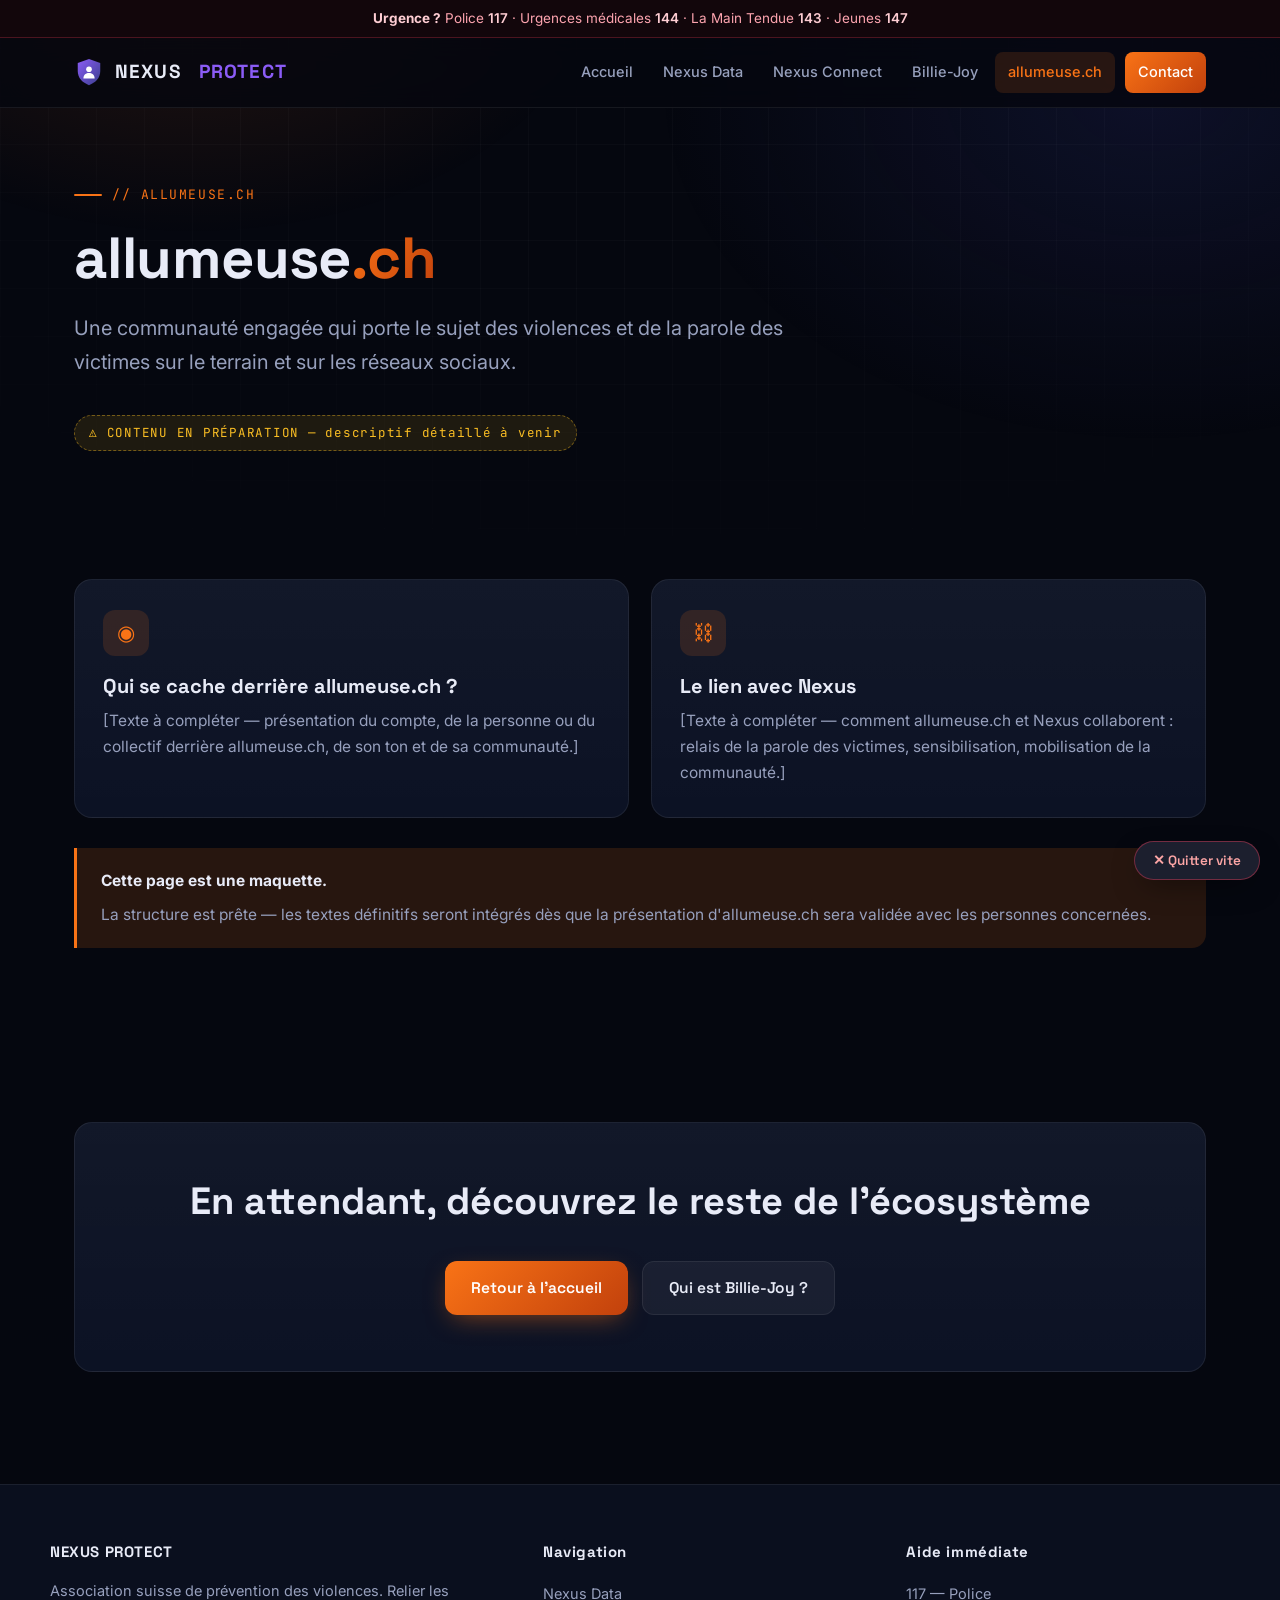
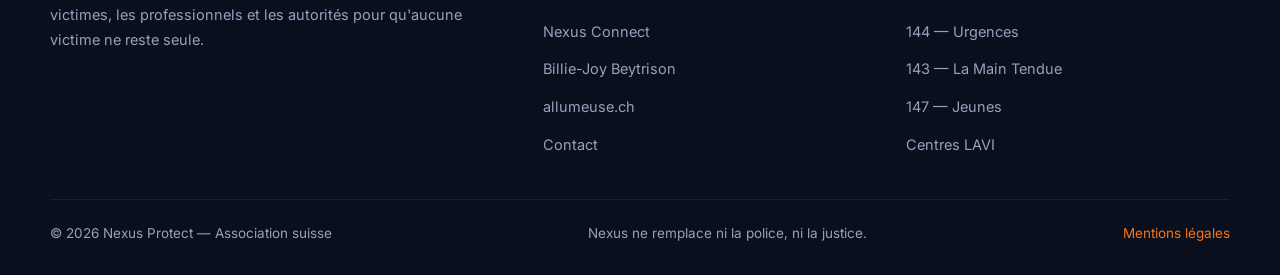
==== allumeuse.html @ 665469d7 "Site vitrine Nexus Protect — démo initiale Co-Authored-By: Claude Fable 5 <noreply@anthropic.com>" ====
<!DOCTYPE html>
<html lang="fr">
<head>
  <meta charset="UTF-8">
  <meta name="viewport" content="width=device-width, initial-scale=1.0">
  <title>allumeuse.ch — Une communauté engagée | Nexus Protect</title>
  <meta name="description" content="allumeuse.ch, une communauté engagée aux côtés de Nexus. Présentation détaillée à venir.">
  <link rel="icon" type="image/svg+xml" href="assets/img/favicon.svg">
  <link rel="preconnect" href="https://fonts.googleapis.com">
  <link rel="preconnect" href="https://fonts.gstatic.com" crossorigin>
  <link href="https://fonts.googleapis.com/css2?family=Inter:wght@400;500;600&family=Space+Grotesk:wght@500;600;700&family=JetBrains+Mono:wght@400;500&display=swap" rel="stylesheet">
  <link rel="stylesheet" href="assets/css/style.css">
</head>
<body class="theme-allumeuse">
  <div class="bg-glow"></div>
  <div class="bg-grid"></div>

  <div class="emergency-bar">
    <strong>Urgence&nbsp;?</strong> Police <a href="tel:117">117</a> · Urgences médicales <a href="tel:144">144</a> · La Main Tendue <a href="tel:143">143</a> · Jeunes <a href="tel:147">147</a>
  </div>

  <header>
    <div class="nav-inner">
      <a class="brand" href="index.html" aria-label="Nexus Protect — accueil">
        <svg viewBox="0 0 64 64" aria-hidden="true"><defs><linearGradient id="lg" x1="0" y1="0" x2="1" y2="1"><stop offset="0" stop-color="#8b5cf6"/><stop offset="1" stop-color="#3b3f8f"/></linearGradient></defs><path d="M32 4 L56 13 V30 C56 45 46 55 32 60 C18 55 8 45 8 30 V13 Z" fill="url(#lg)"/><circle cx="32" cy="26" r="6" fill="#fff"/><path d="M20 46 C20 37 26 34 32 34 C38 34 44 37 44 46 Z" fill="#fff"/></svg>
        NEXUS&nbsp;<span class="brand-accent">PROTECT</span>
      </a>
      <button class="burger" aria-label="Ouvrir le menu" aria-expanded="false">☰</button>
      <nav class="main-nav">
        <a href="index.html">Accueil</a>
        <a href="nexus-data.html">Nexus Data</a>
        <a href="nexus-connect.html">Nexus Connect</a>
        <a href="billie-joy.html">Billie-Joy</a>
        <a href="allumeuse.html" class="active">allumeuse.ch</a>
        <a href="contact.html" class="nav-cta">Contact</a>
      </nav>
    </div>
  </header>

  <main>
    <section class="page-hero">
      <div class="section-tag">// allumeuse.ch</div>
      <h1>allumeuse<span class="text-accent">.ch</span></h1>
      <p class="lead">Une communauté engagée qui porte le sujet des violences et de la parole des victimes sur le terrain et sur les réseaux sociaux.</p>
      <div class="hero-actions">
        <span class="wip-badge">⚠ CONTENU EN PRÉPARATION — descriptif détaillé à venir</span>
      </div>
    </section>

    <section>
      <div class="grid grid-2">
        <div class="card reveal">
          <div class="card-icon">◉</div>
          <h3>Qui se cache derrière allumeuse.ch&nbsp;?</h3>
          <p>[Texte à compléter — présentation du compte, de la personne ou du collectif derrière allumeuse.ch, de son ton et de sa communauté.]</p>
        </div>
        <div class="card reveal">
          <div class="card-icon">⛓</div>
          <h3>Le lien avec Nexus</h3>
          <p>[Texte à compléter — comment allumeuse.ch et Nexus collaborent&nbsp;: relais de la parole des victimes, sensibilisation, mobilisation de la communauté.]</p>
        </div>
      </div>
      <div class="notice reveal">
        <strong>Cette page est une maquette.</strong>
        <p style="margin-top:8px;">La structure est prête — les textes définitifs seront intégrés dès que la présentation d'allumeuse.ch sera validée avec les personnes concernées.</p>
      </div>
    </section>

    <section id="cta">
      <div class="card reveal" style="text-align:center; padding:56px 32px;">
        <h2>En attendant, découvrez le reste de l'écosystème</h2>
        <div class="hero-actions" style="justify-content:center;">
          <a class="btn btn-primary" href="index.html">Retour à l'accueil</a>
          <a class="btn btn-ghost" href="billie-joy.html">Qui est Billie-Joy&nbsp;?</a>
        </div>
      </div>
    </section>
  </main>

  <footer>
    <div class="footer-inner">
      <div class="footer-grid">
        <div>
          <h4>NEXUS PROTECT</h4>
          <p>Association suisse de prévention des violences. Relier les victimes, les professionnels et les autorités pour qu'aucune victime ne reste seule.</p>
        </div>
        <div>
          <h4>Navigation</h4>
          <ul>
            <li><a href="nexus-data.html">Nexus Data</a></li>
            <li><a href="nexus-connect.html">Nexus Connect</a></li>
            <li><a href="billie-joy.html">Billie-Joy Beytrison</a></li>
            <li><a href="allumeuse.html">allumeuse.ch</a></li>
            <li><a href="contact.html">Contact</a></li>
          </ul>
        </div>
        <div>
          <h4>Aide immédiate</h4>
          <ul>
            <li><a href="tel:117">117 — Police</a></li>
            <li><a href="tel:144">144 — Urgences</a></li>
            <li><a href="tel:143">143 — La Main Tendue</a></li>
            <li><a href="tel:147">147 — Jeunes</a></li>
            <li><a href="https://www.aide-aux-victimes.ch" target="_blank" rel="noopener">Centres LAVI</a></li>
          </ul>
        </div>
      </div>
      <div class="footer-bottom">
        <span>© 2026 Nexus Protect — Association suisse</span>
        <span>Nexus ne remplace ni la police, ni la justice.</span>
        <a href="mentions-legales.html">Mentions légales</a>
      </div>
    </div>
  </footer>

  <button class="quick-exit" title="Quitter immédiatement ce site">✕ Quitter vite</button>
  <script src="assets/js/main.js"></script>
</body>
</html>
---- assets/css/style.css ----
/* ============================================================
   NEXUS PROTECT — style tech sombre
   Accents par page via la classe du <body> :
   .theme-protect (violet/marine) .theme-data (vert)
   .theme-connect (bleu) .theme-bj (rose) .theme-allumeuse (orange)
   ============================================================ */

:root {
  --bg: #05070f;
  --bg-2: #0a0f1e;
  --card: #0c1224;
  --card-border: rgba(255, 255, 255, 0.07);
  --text: #e8ebf7;
  --muted: #97a0bd;
  --accent: #8b5cf6;
  --accent-2: #6d28d9;
  --accent-soft: rgba(139, 92, 246, 0.14);
  --navy: #1e2358;
  --font-title: "Space Grotesk", "Segoe UI", sans-serif;
  --font-body: "Inter", "Segoe UI", sans-serif;
  --font-mono: "JetBrains Mono", Consolas, monospace;
}

.theme-data     { --accent: #2fb344; --accent-2: #15803d; --accent-soft: rgba(47, 179, 68, 0.14); }
.theme-connect  { --accent: #3b82f6; --accent-2: #1d4ed8; --accent-soft: rgba(59, 130, 246, 0.14); }
.theme-bj       { --accent: #ec4899; --accent-2: #be185d; --accent-soft: rgba(236, 72, 153, 0.14); }
.theme-allumeuse{ --accent: #f97316; --accent-2: #c2410c; --accent-soft: rgba(249, 115, 22, 0.14); }

* { margin: 0; padding: 0; box-sizing: border-box; }

html { scroll-behavior: smooth; }

body {
  background: var(--bg);
  color: var(--text);
  font-family: var(--font-body);
  font-size: 17px;
  line-height: 1.7;
  overflow-x: hidden;
}

/* Fond quadrillé tech + halos */
.bg-grid {
  position: fixed;
  inset: 0;
  z-index: -2;
  background-image:
    linear-gradient(rgba(255, 255, 255, 0.025) 1px, transparent 1px),
    linear-gradient(90deg, rgba(255, 255, 255, 0.025) 1px, transparent 1px);
  background-size: 48px 48px;
  mask-image: radial-gradient(ellipse 90% 70% at 50% 0%, #000 40%, transparent 100%);
  -webkit-mask-image: radial-gradient(ellipse 90% 70% at 50% 0%, #000 40%, transparent 100%);
}

.bg-glow {
  position: fixed;
  inset: 0;
  z-index: -3;
  background:
    radial-gradient(600px 400px at 15% -5%, var(--accent-soft), transparent 70%),
    radial-gradient(700px 500px at 90% 10%, rgba(30, 35, 88, 0.35), transparent 70%);
  pointer-events: none;
}

::selection { background: var(--accent); color: #fff; }

a { color: var(--accent); text-decoration: none; }
a:hover { text-decoration: underline; }

img { max-width: 100%; display: block; }

/* ---------- Bandeau urgences ---------- */
.emergency-bar {
  background: #12060b;
  border-bottom: 1px solid rgba(244, 63, 94, 0.25);
  font-size: 13.5px;
  padding: 7px 16px;
  text-align: center;
  color: #fda4af;
}
.emergency-bar strong { color: #fecdd3; }
.emergency-bar a { color: #fecdd3; font-weight: 600; }

/* ---------- Header ---------- */
header {
  position: sticky;
  top: 0;
  z-index: 50;
  background: rgba(5, 7, 15, 0.82);
  backdrop-filter: blur(14px);
  border-bottom: 1px solid var(--card-border);
}

.nav-inner {
  max-width: 1180px;
  margin: 0 auto;
  padding: 14px 24px;
  display: flex;
  align-items: center;
  justify-content: space-between;
  gap: 16px;
}

.brand {
  display: flex;
  align-items: center;
  gap: 11px;
  font-family: var(--font-title);
  font-weight: 700;
  font-size: 19px;
  letter-spacing: 0.06em;
  color: var(--text);
}
.brand:hover { text-decoration: none; }
.brand svg { width: 30px; height: 30px; flex-shrink: 0; }
.brand .brand-accent { color: #8b5cf6; }

nav.main-nav { display: flex; align-items: center; gap: 4px; }

nav.main-nav a {
  color: var(--muted);
  font-size: 14.5px;
  font-weight: 500;
  padding: 8px 13px;
  border-radius: 8px;
  transition: color 0.2s, background 0.2s;
  white-space: nowrap;
}
nav.main-nav a:hover { color: var(--text); background: rgba(255, 255, 255, 0.05); text-decoration: none; }
nav.main-nav a.active { color: var(--accent); background: var(--accent-soft); }
nav.main-nav a.nav-cta {
  color: #fff;
  background: linear-gradient(135deg, var(--accent), var(--accent-2));
  margin-left: 6px;
}

.burger {
  display: none;
  background: none;
  border: 1px solid var(--card-border);
  border-radius: 8px;
  padding: 8px 10px;
  cursor: pointer;
  color: var(--text);
  font-size: 18px;
  line-height: 1;
}

/* ---------- Sections ---------- */
main { max-width: 1180px; margin: 0 auto; padding: 0 24px; }

section { padding: 72px 0; }

.section-tag {
  font-family: var(--font-mono);
  font-size: 13px;
  color: var(--accent);
  letter-spacing: 0.12em;
  text-transform: uppercase;
  display: flex;
  align-items: center;
  gap: 10px;
  margin-bottom: 18px;
}
.section-tag::before {
  content: "";
  width: 28px;
  height: 2px;
  background: var(--accent);
  border-radius: 2px;
}

h1, h2, h3 { font-family: var(--font-title); line-height: 1.2; }

h1 { font-size: clamp(34px, 5.4vw, 58px); font-weight: 700; letter-spacing: -0.01em; }
h2 { font-size: clamp(26px, 3.6vw, 38px); margin-bottom: 22px; }
h3 { font-size: 20px; margin-bottom: 10px; }

.lead { font-size: clamp(17px, 2vw, 20px); color: var(--muted); max-width: 720px; }

.text-accent {
  background: linear-gradient(120deg, var(--accent), var(--accent-2));
  -webkit-background-clip: text;
  background-clip: text;
  color: transparent;
}

p + p { margin-top: 14px; }

/* ---------- Hero ---------- */
.hero { padding: 96px 0 80px; position: relative; }

.hero-badge {
  display: inline-flex;
  align-items: center;
  gap: 8px;
  font-family: var(--font-mono);
  font-size: 12.5px;
  letter-spacing: 0.08em;
  color: var(--accent);
  background: var(--accent-soft);
  border: 1px solid color-mix(in srgb, var(--accent) 35%, transparent);
  padding: 6px 14px;
  border-radius: 999px;
  margin-bottom: 26px;
}
.hero-badge .dot {
  width: 7px;
  height: 7px;
  border-radius: 50%;
  background: var(--accent);
  animation: pulse 2s infinite;
}
@keyframes pulse {
  0%, 100% { box-shadow: 0 0 0 0 color-mix(in srgb, var(--accent) 60%, transparent); }
  50% { box-shadow: 0 0 0 7px transparent; }
}

.hero p.lead { margin-top: 22px; }

.hero-actions { display: flex; flex-wrap: wrap; gap: 14px; margin-top: 36px; }

/* ---------- Boutons ---------- */
.btn {
  display: inline-flex;
  align-items: center;
  gap: 9px;
  font-family: var(--font-title);
  font-weight: 600;
  font-size: 15.5px;
  padding: 13px 26px;
  border-radius: 12px;
  border: none;
  cursor: pointer;
  transition: transform 0.15s, box-shadow 0.2s, background 0.2s;
}
.btn:hover { text-decoration: none; transform: translateY(-2px); }

.btn-primary {
  color: #fff;
  background: linear-gradient(135deg, var(--accent), var(--accent-2));
  box-shadow: 0 8px 26px -8px color-mix(in srgb, var(--accent) 55%, transparent);
}
.btn-primary:hover { box-shadow: 0 12px 32px -8px color-mix(in srgb, var(--accent) 70%, transparent); }

.btn-ghost {
  color: var(--text);
  background: rgba(255, 255, 255, 0.05);
  border: 1px solid var(--card-border);
}
.btn-ghost:hover { background: rgba(255, 255, 255, 0.09); }

/* ---------- Cartes ---------- */
.grid { display: grid; gap: 22px; }
.grid-2 { grid-template-columns: repeat(2, 1fr); }
.grid-3 { grid-template-columns: repeat(3, 1fr); }
.grid-4 { grid-template-columns: repeat(4, 1fr); }

.card {
  background: linear-gradient(180deg, rgba(255, 255, 255, 0.025), transparent), var(--card);
  border: 1px solid var(--card-border);
  border-radius: 18px;
  padding: 30px 28px;
  transition: transform 0.2s, border-color 0.2s, box-shadow 0.2s;
  position: relative;
  overflow: hidden;
}
.card:hover {
  transform: translateY(-4px);
  border-color: color-mix(in srgb, var(--accent) 40%, transparent);
  box-shadow: 0 18px 42px -18px color-mix(in srgb, var(--accent) 35%, transparent);
}

.card .card-num {
  font-family: var(--font-mono);
  font-size: 13px;
  color: var(--accent);
  margin-bottom: 14px;
  display: block;
}

.card p { color: var(--muted); font-size: 15.5px; }

.card-icon {
  width: 46px;
  height: 46px;
  border-radius: 12px;
  display: flex;
  align-items: center;
  justify-content: center;
  background: var(--accent-soft);
  color: var(--accent);
  margin-bottom: 18px;
  font-size: 21px;
}

/* Carte-lien vers une section (accent propre) */
.card[data-accent="data"]      { --accent: #2fb344; --accent-2: #15803d; --accent-soft: rgba(47,179,68,0.14); }
.card[data-accent="connect"]   { --accent: #3b82f6; --accent-2: #1d4ed8; --accent-soft: rgba(59,130,246,0.14); }
.card[data-accent="bj"]        { --accent: #ec4899; --accent-2: #be185d; --accent-soft: rgba(236,72,153,0.14); }
.card[data-accent="allumeuse"] { --accent: #f97316; --accent-2: #c2410c; --accent-soft: rgba(249,115,22,0.14); }

.card-link-arrow {
  font-family: var(--font-mono);
  color: var(--accent);
  font-size: 14px;
  margin-top: 18px;
  display: inline-block;
}

a.card-wrap { color: inherit; display: block; }
a.card-wrap:hover { text-decoration: none; }

/* ---------- Logo dans carte blanche ---------- */
.logo-tile {
  background: #fafafa;
  border-radius: 18px;
  padding: 26px;
  display: flex;
  align-items: center;
  justify-content: center;
  box-shadow: 0 24px 60px -24px color-mix(in srgb, var(--accent) 45%, transparent);
  border: 1px solid color-mix(in srgb, var(--accent) 30%, transparent);
}
.logo-tile img { max-width: 320px; width: 100%; border-radius: 8px; }

/* ---------- Split (texte + visuel) ---------- */
.split {
  display: grid;
  grid-template-columns: 1.15fr 0.85fr;
  gap: 56px;
  align-items: center;
}

/* ---------- Listes stylées ---------- */
.check-list { list-style: none; margin-top: 20px; display: grid; gap: 13px; }
.check-list li {
  display: flex;
  gap: 13px;
  align-items: flex-start;
  color: var(--muted);
  font-size: 16px;
}
.check-list li::before {
  content: "▸";
  color: var(--accent);
  font-weight: 700;
  flex-shrink: 0;
  margin-top: 1px;
}
.check-list li strong { color: var(--text); }

/* ---------- Encadré important ---------- */
.notice {
  border-left: 3px solid var(--accent);
  background: var(--accent-soft);
  border-radius: 0 14px 14px 0;
  padding: 20px 24px;
  margin: 30px 0;
  font-size: 15.5px;
}
.notice strong { color: var(--text); }
.notice p { color: var(--muted); }

/* ---------- Timeline (Billie-Joy) ---------- */
.timeline { position: relative; margin-top: 34px; padding-left: 34px; display: grid; gap: 30px; }
.timeline::before {
  content: "";
  position: absolute;
  left: 8px;
  top: 6px;
  bottom: 6px;
  width: 2px;
  background: linear-gradient(180deg, var(--accent), transparent);
}
.timeline-item { position: relative; }
.timeline-item::before {
  content: "";
  position: absolute;
  left: -32px;
  top: 7px;
  width: 12px;
  height: 12px;
  border-radius: 50%;
  background: var(--bg);
  border: 3px solid var(--accent);
}
.timeline-item .tl-date {
  font-family: var(--font-mono);
  font-size: 13px;
  color: var(--accent);
  letter-spacing: 0.08em;
  margin-bottom: 5px;
}
.timeline-item p { color: var(--muted); font-size: 15.5px; }

/* ---------- Terminal déco ---------- */
.terminal {
  background: #070b17;
  border: 1px solid var(--card-border);
  border-radius: 14px;
  overflow: hidden;
  font-family: var(--font-mono);
  font-size: 14px;
  box-shadow: 0 30px 70px -30px rgba(0, 0, 0, 0.8);
}
.terminal-bar {
  background: rgba(255, 255, 255, 0.04);
  padding: 10px 16px;
  display: flex;
  gap: 7px;
  border-bottom: 1px solid var(--card-border);
}
.terminal-bar span { width: 11px; height: 11px; border-radius: 50%; display: block; }
.terminal-bar span:nth-child(1) { background: #f43f5e; }
.terminal-bar span:nth-child(2) { background: #fbbf24; }
.terminal-bar span:nth-child(3) { background: #22c55e; }
.terminal-body { padding: 22px 24px; line-height: 2.05; color: var(--muted); }
.terminal-body .t-prompt { color: var(--accent); }
.terminal-body .t-ok { color: #22c55e; }
.terminal-body .t-key { color: #7dd3fc; }

/* ---------- Formulaire ---------- */
form.contact-form { display: grid; gap: 18px; max-width: 640px; }

.field label {
  display: block;
  font-size: 14px;
  font-weight: 600;
  margin-bottom: 7px;
  font-family: var(--font-title);
  letter-spacing: 0.02em;
}

.field input,
.field select,
.field textarea {
  width: 100%;
  background: var(--card);
  border: 1px solid var(--card-border);
  border-radius: 12px;
  padding: 13px 16px;
  color: var(--text);
  font-family: var(--font-body);
  font-size: 15.5px;
  transition: border-color 0.2s, box-shadow 0.2s;
}
.field input:focus,
.field select:focus,
.field textarea:focus {
  outline: none;
  border-color: var(--accent);
  box-shadow: 0 0 0 3px var(--accent-soft);
}
.field textarea { min-height: 150px; resize: vertical; }

.form-status {
  display: none;
  border-radius: 12px;
  padding: 15px 18px;
  font-size: 15px;
  background: rgba(34, 197, 94, 0.12);
  border: 1px solid rgba(34, 197, 94, 0.35);
  color: #86efac;
}

/* ---------- Numéros d'urgence ---------- */
.emergency-grid { display: grid; grid-template-columns: repeat(4, 1fr); gap: 16px; margin-top: 28px; }
.emergency-card {
  background: var(--card);
  border: 1px solid var(--card-border);
  border-radius: 14px;
  padding: 20px;
  text-align: center;
}
.emergency-card .num {
  font-family: var(--font-title);
  font-size: 30px;
  font-weight: 700;
  color: var(--accent);
}
.emergency-card .label { font-size: 13.5px; color: var(--muted); margin-top: 4px; }

/* ---------- Footer ---------- */
footer {
  border-top: 1px solid var(--card-border);
  background: var(--bg-2);
  margin-top: 40px;
  padding: 54px 24px 30px;
}
.footer-inner { max-width: 1180px; margin: 0 auto; }
.footer-grid { display: grid; grid-template-columns: 1.4fr 1fr 1fr; gap: 40px; }
.footer-grid h4 {
  font-family: var(--font-title);
  font-size: 15px;
  margin-bottom: 14px;
  letter-spacing: 0.04em;
}
.footer-grid ul { list-style: none; display: grid; gap: 9px; }
.footer-grid a { color: var(--muted); font-size: 14.5px; }
.footer-grid a:hover { color: var(--text); }
.footer-grid p { color: var(--muted); font-size: 14.5px; }
.footer-bottom {
  margin-top: 40px;
  padding-top: 22px;
  border-top: 1px solid var(--card-border);
  display: flex;
  flex-wrap: wrap;
  justify-content: space-between;
  gap: 10px;
  font-size: 13.5px;
  color: var(--muted);
}

/* ---------- Bouton quitter vite ---------- */
.quick-exit {
  position: fixed;
  bottom: 20px;
  right: 20px;
  z-index: 100;
  background: #1c1f2e;
  color: #fca5a5;
  border: 1px solid rgba(244, 63, 94, 0.4);
  border-radius: 999px;
  padding: 10px 18px;
  font-size: 13.5px;
  font-weight: 600;
  font-family: var(--font-title);
  cursor: pointer;
  box-shadow: 0 10px 30px -10px rgba(0, 0, 0, 0.6);
  transition: background 0.2s, transform 0.15s;
}
.quick-exit:hover { background: #2a1520; transform: scale(1.04); }

/* ---------- Reveal on scroll ---------- */
.reveal { opacity: 0; transform: translateY(24px); transition: opacity 0.6s ease, transform 0.6s ease; }
.reveal.visible { opacity: 1; transform: none; }

/* ---------- Page hero (sous-pages) ---------- */
.page-hero { padding: 76px 0 56px; }
.page-hero .lead { margin-top: 18px; }

/* ---------- Badge "en construction" ---------- */
.wip-badge {
  display: inline-flex;
  align-items: center;
  gap: 8px;
  font-family: var(--font-mono);
  font-size: 12.5px;
  color: #fbbf24;
  background: rgba(251, 191, 36, 0.1);
  border: 1px dashed rgba(251, 191, 36, 0.4);
  padding: 6px 14px;
  border-radius: 999px;
  letter-spacing: 0.06em;
}

/* ---------- Responsive ---------- */
@media (max-width: 980px) {
  .grid-4 { grid-template-columns: repeat(2, 1fr); }
  .grid-3 { grid-template-columns: repeat(2, 1fr); }
  .split { grid-template-columns: 1fr; gap: 36px; }
  .emergency-grid { grid-template-columns: repeat(2, 1fr); }
  .footer-grid { grid-template-columns: 1fr 1fr; }
}

@media (max-width: 720px) {
  nav.main-nav {
    display: none;
    position: absolute;
    top: 100%;
    left: 0;
    right: 0;
    flex-direction: column;
    align-items: stretch;
    background: #070a14;
    border-bottom: 1px solid var(--card-border);
    box-shadow: 0 24px 40px -12px rgba(0, 0, 0, 0.7);
    padding: 12px 18px 18px;
    gap: 6px;
  }
  nav.main-nav.open { display: flex; }
  nav.main-nav a { padding: 12px 14px; font-size: 16px; }
  .burger { display: block; }
  .grid-2, .grid-3, .grid-4 { grid-template-columns: 1fr; }
  section { padding: 52px 0; }
  .hero { padding: 64px 0 56px; }
  .footer-grid { grid-template-columns: 1fr; }
}
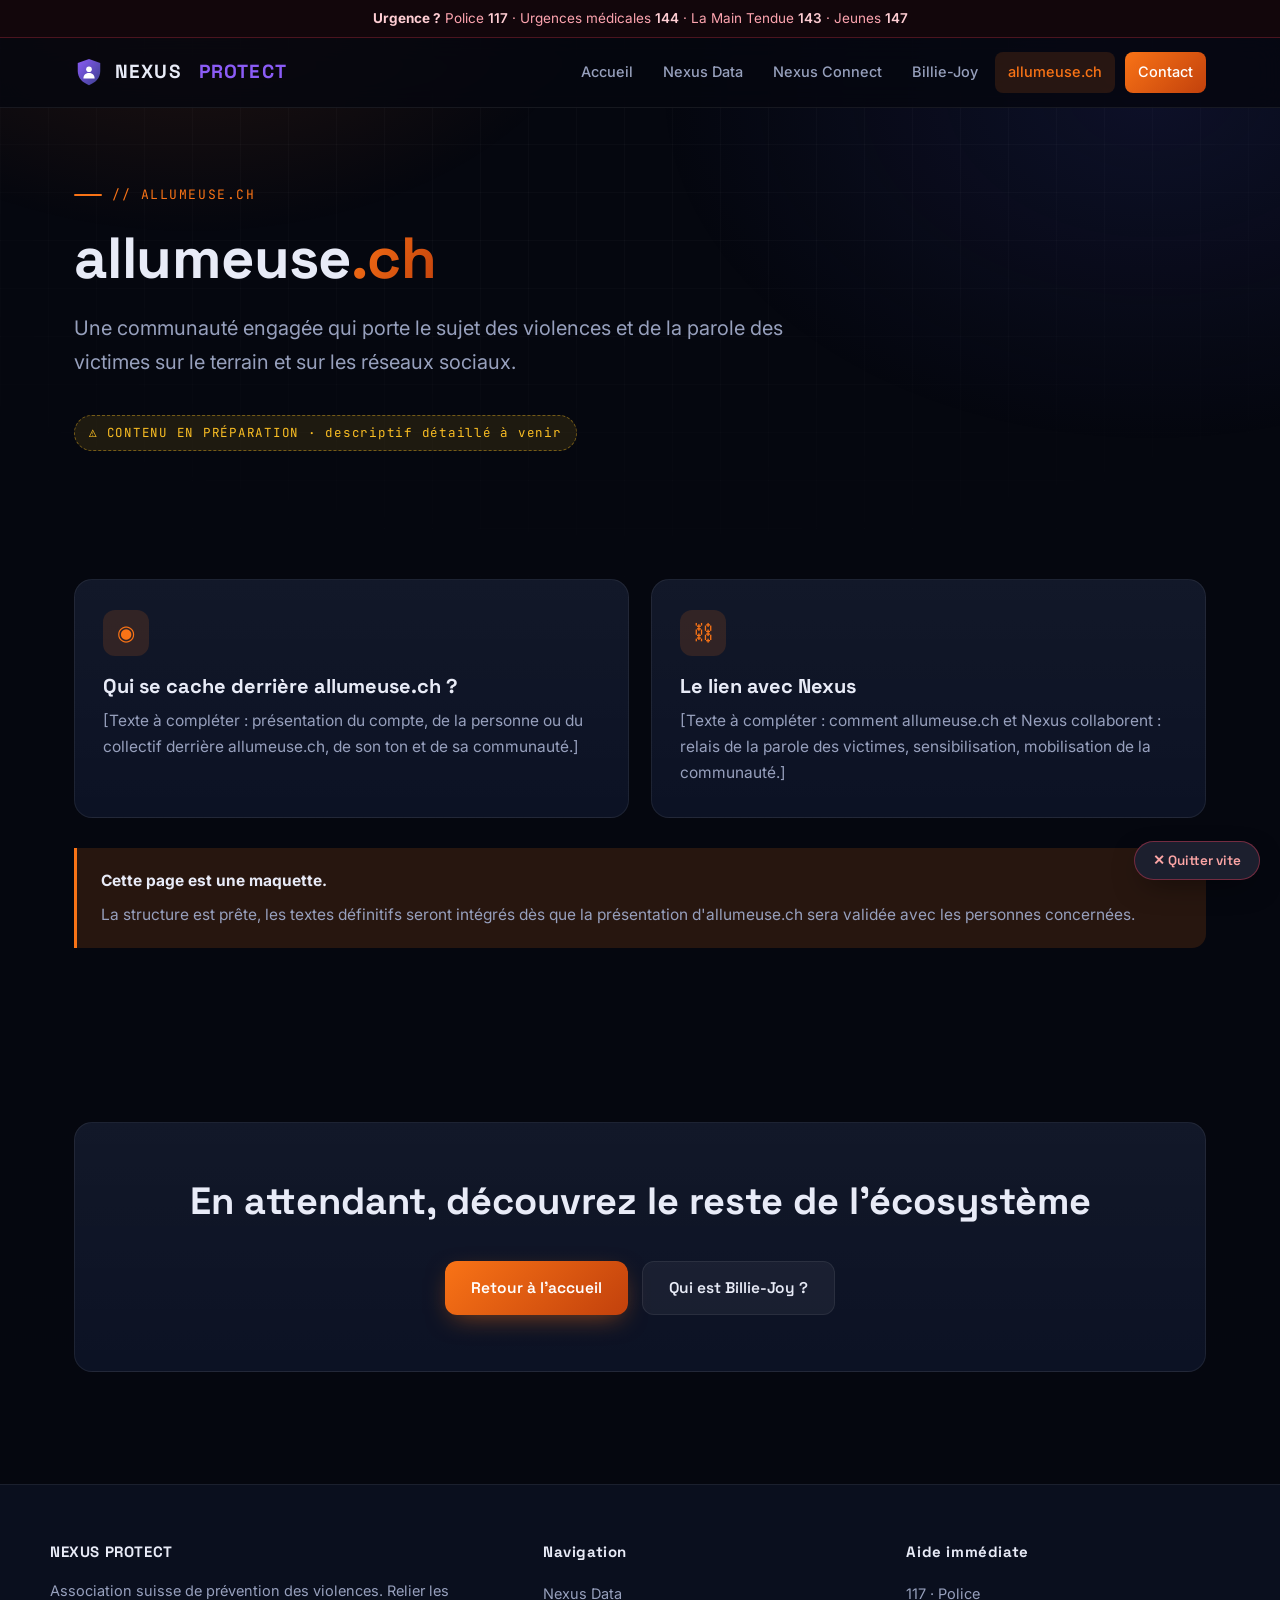
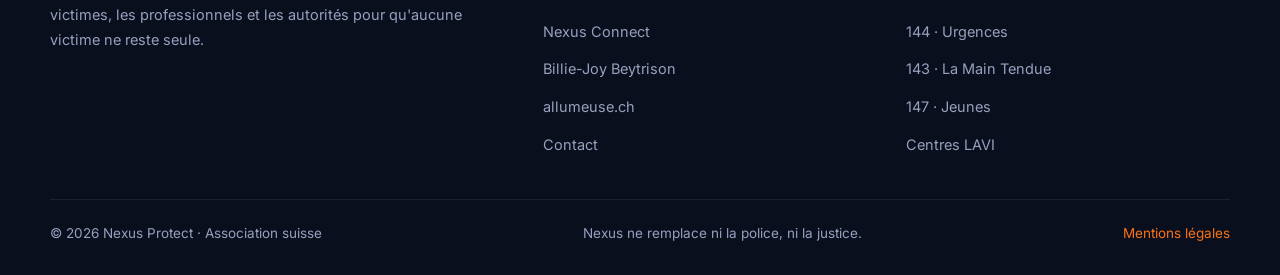
==== commit b8564c8c: "Retire tous les tirets cadratins du site Co-Authored-By: Claude Fable 5 <noreply@anthropic.com>" ====
--- a/allumeuse.html
+++ b/allumeuse.html
@@ -3,7 +3,7 @@
 <head>
   <meta charset="UTF-8">
   <meta name="viewport" content="width=device-width, initial-scale=1.0">
-  <title>allumeuse.ch — Une communauté engagée | Nexus Protect</title>
+  <title>allumeuse.ch · Une communauté engagée | Nexus Protect</title>
   <meta name="description" content="allumeuse.ch, une communauté engagée aux côtés de Nexus. Présentation détaillée à venir.">
   <link rel="icon" type="image/svg+xml" href="assets/img/favicon.svg">
   <link rel="preconnect" href="https://fonts.googleapis.com">
@@ -21,7 +21,7 @@
 
   <header>
     <div class="nav-inner">
-      <a class="brand" href="index.html" aria-label="Nexus Protect — accueil">
+      <a class="brand" href="index.html" aria-label="Nexus Protect, accueil">
         <svg viewBox="0 0 64 64" aria-hidden="true"><defs><linearGradient id="lg" x1="0" y1="0" x2="1" y2="1"><stop offset="0" stop-color="#8b5cf6"/><stop offset="1" stop-color="#3b3f8f"/></linearGradient></defs><path d="M32 4 L56 13 V30 C56 45 46 55 32 60 C18 55 8 45 8 30 V13 Z" fill="url(#lg)"/><circle cx="32" cy="26" r="6" fill="#fff"/><path d="M20 46 C20 37 26 34 32 34 C38 34 44 37 44 46 Z" fill="#fff"/></svg>
         NEXUS&nbsp;<span class="brand-accent">PROTECT</span>
       </a>
@@ -43,7 +43,7 @@
       <h1>allumeuse<span class="text-accent">.ch</span></h1>
       <p class="lead">Une communauté engagée qui porte le sujet des violences et de la parole des victimes sur le terrain et sur les réseaux sociaux.</p>
       <div class="hero-actions">
-        <span class="wip-badge">⚠ CONTENU EN PRÉPARATION — descriptif détaillé à venir</span>
+        <span class="wip-badge">⚠ CONTENU EN PRÉPARATION · descriptif détaillé à venir</span>
       </div>
     </section>
 
@@ -52,17 +52,17 @@
         <div class="card reveal">
           <div class="card-icon">◉</div>
           <h3>Qui se cache derrière allumeuse.ch&nbsp;?</h3>
-          <p>[Texte à compléter — présentation du compte, de la personne ou du collectif derrière allumeuse.ch, de son ton et de sa communauté.]</p>
+          <p>[Texte à compléter : présentation du compte, de la personne ou du collectif derrière allumeuse.ch, de son ton et de sa communauté.]</p>
         </div>
         <div class="card reveal">
           <div class="card-icon">⛓</div>
           <h3>Le lien avec Nexus</h3>
-          <p>[Texte à compléter — comment allumeuse.ch et Nexus collaborent&nbsp;: relais de la parole des victimes, sensibilisation, mobilisation de la communauté.]</p>
+          <p>[Texte à compléter : comment allumeuse.ch et Nexus collaborent&nbsp;: relais de la parole des victimes, sensibilisation, mobilisation de la communauté.]</p>
         </div>
       </div>
       <div class="notice reveal">
         <strong>Cette page est une maquette.</strong>
-        <p style="margin-top:8px;">La structure est prête — les textes définitifs seront intégrés dès que la présentation d'allumeuse.ch sera validée avec les personnes concernées.</p>
+        <p style="margin-top:8px;">La structure est prête, les textes définitifs seront intégrés dès que la présentation d'allumeuse.ch sera validée avec les personnes concernées.</p>
       </div>
     </section>
 
@@ -97,16 +97,16 @@
         <div>
           <h4>Aide immédiate</h4>
           <ul>
-            <li><a href="tel:117">117 — Police</a></li>
-            <li><a href="tel:144">144 — Urgences</a></li>
-            <li><a href="tel:143">143 — La Main Tendue</a></li>
-            <li><a href="tel:147">147 — Jeunes</a></li>
+            <li><a href="tel:117">117 · Police</a></li>
+            <li><a href="tel:144">144 · Urgences</a></li>
+            <li><a href="tel:143">143 · La Main Tendue</a></li>
+            <li><a href="tel:147">147 · Jeunes</a></li>
             <li><a href="https://www.aide-aux-victimes.ch" target="_blank" rel="noopener">Centres LAVI</a></li>
           </ul>
         </div>
       </div>
       <div class="footer-bottom">
-        <span>© 2026 Nexus Protect — Association suisse</span>
+        <span>© 2026 Nexus Protect · Association suisse</span>
         <span>Nexus ne remplace ni la police, ni la justice.</span>
         <a href="mentions-legales.html">Mentions légales</a>
       </div>
--- a/assets/css/style.css
+++ b/assets/css/style.css
@@ -1,5 +1,5 @@
 /* ============================================================
-   NEXUS PROTECT — style tech sombre
+   NEXUS PROTECT · style tech sombre
    Accents par page via la classe du <body> :
    .theme-protect (violet/marine) .theme-data (vert)
    .theme-connect (bleu) .theme-bj (rose) .theme-allumeuse (orange)
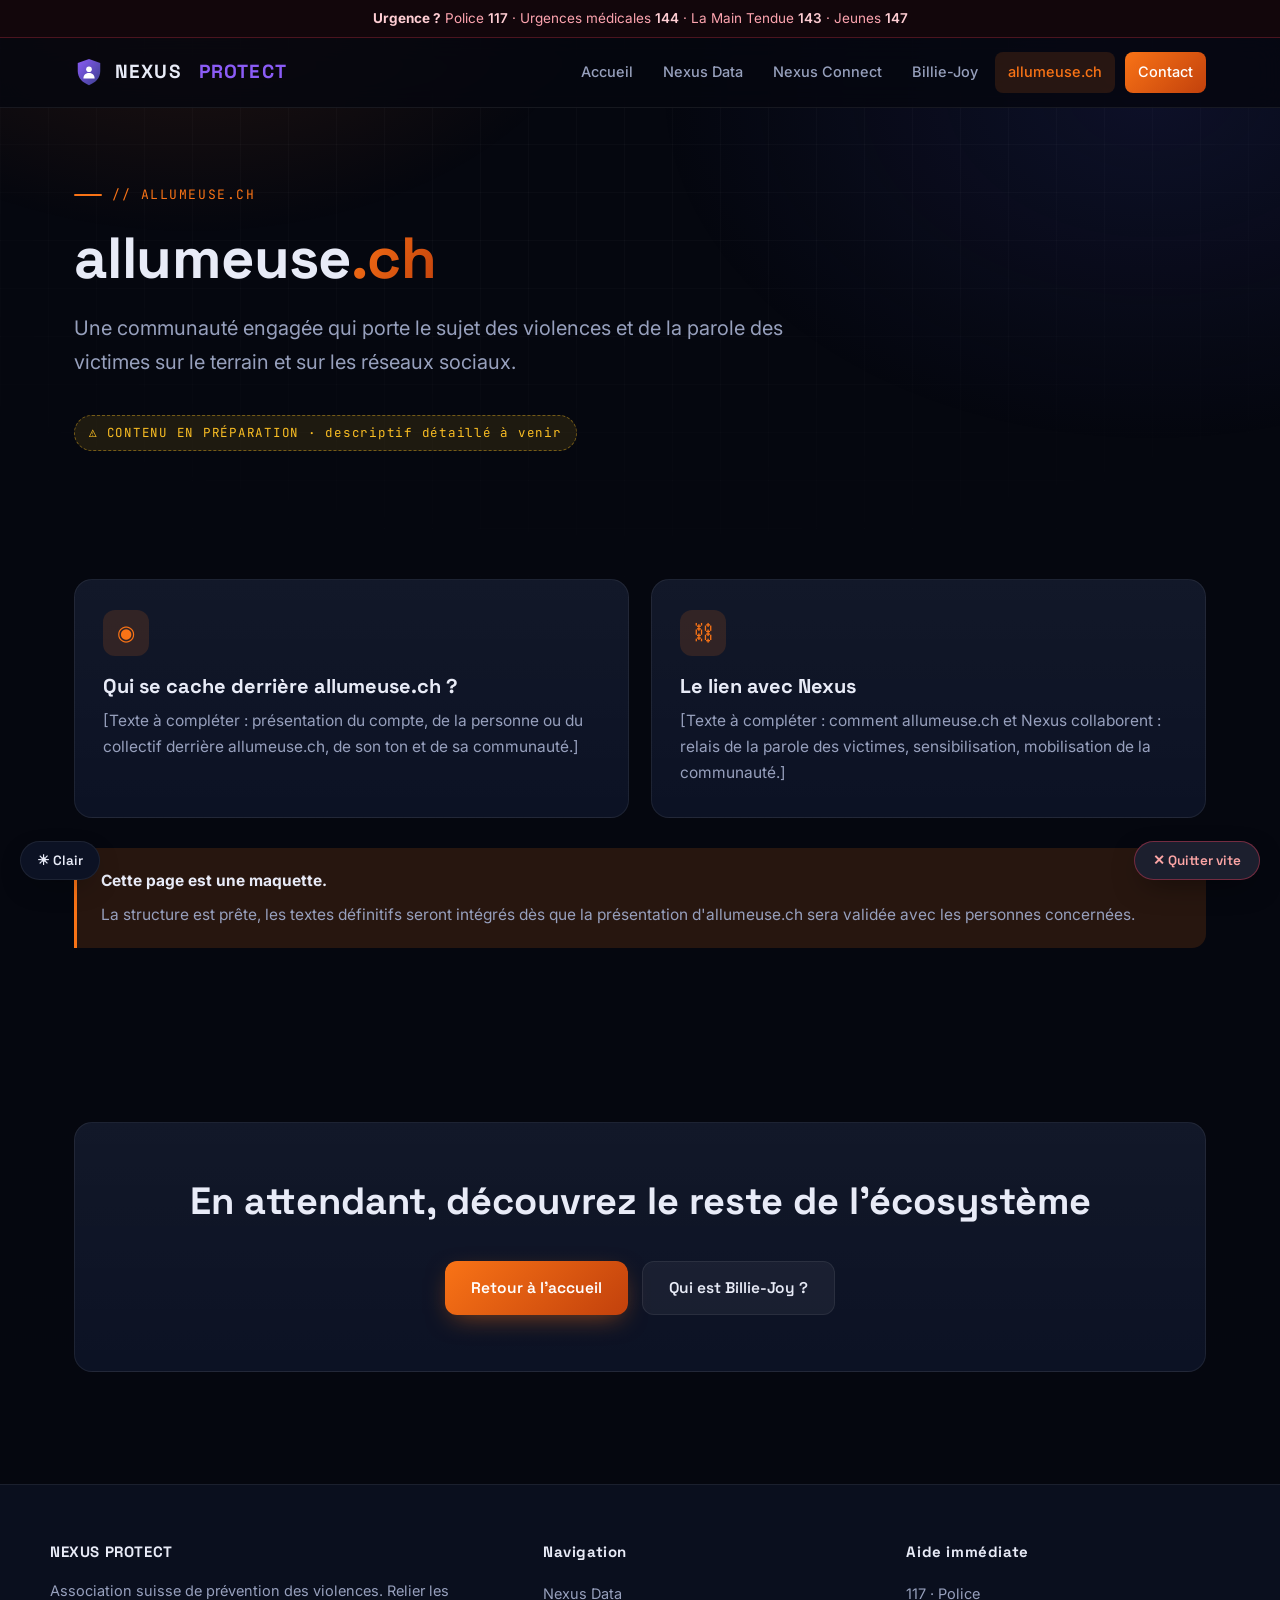
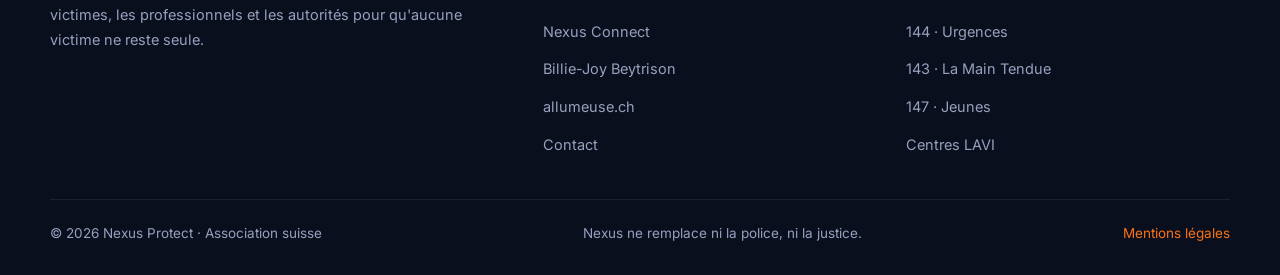
==== commit e328f40e: "Ajoute une bascule fond clair / sombre sur toutes les pages Co-Authored-By: Claude Fable 5 <noreply@" ====
--- a/allumeuse.html
+++ b/allumeuse.html
@@ -9,6 +9,7 @@
   <link rel="preconnect" href="https://fonts.googleapis.com">
   <link rel="preconnect" href="https://fonts.gstatic.com" crossorigin>
   <link href="https://fonts.googleapis.com/css2?family=Inter:wght@400;500;600&family=Space+Grotesk:wght@500;600;700&family=JetBrains+Mono:wght@400;500&display=swap" rel="stylesheet">
+  <script>(function(){try{if(localStorage.getItem('nexus-theme')==='light')document.documentElement.setAttribute('data-theme','light');}catch(e){}})();</script>
   <link rel="stylesheet" href="assets/css/style.css">
 </head>
 <body class="theme-allumeuse">
@@ -113,6 +114,7 @@
     </div>
   </footer>
 
+  <button class="theme-toggle" aria-label="Basculer le fond clair ou sombre" title="Basculer clair / sombre">☀ Clair</button>
   <button class="quick-exit" title="Quitter immédiatement ce site">✕ Quitter vite</button>
   <script src="assets/js/main.js"></script>
 </body>
--- a/assets/css/style.css
+++ b/assets/css/style.css
@@ -415,7 +415,7 @@
 .terminal-bar span:nth-child(1) { background: #f43f5e; }
 .terminal-bar span:nth-child(2) { background: #fbbf24; }
 .terminal-bar span:nth-child(3) { background: #22c55e; }
-.terminal-body { padding: 22px 24px; line-height: 2.05; color: var(--muted); }
+.terminal-body { padding: 22px 24px; line-height: 2.05; color: #9aa4bf; }
 .terminal-body .t-prompt { color: var(--accent); }
 .terminal-body .t-ok { color: #22c55e; }
 .terminal-body .t-key { color: #7dd3fc; }
@@ -587,3 +587,80 @@
   .hero { padding: 64px 0 56px; }
   .footer-grid { grid-template-columns: 1fr; }
 }
+
+/* ============================================================
+   MODE CLAIR — activé via <html data-theme="light">
+   Les couleurs d'accent (par thème) restent identiques ;
+   seuls les tons neutres (fond, cartes, texte) changent.
+   ============================================================ */
+html[data-theme="light"] {
+  --bg: #f5f7fb;
+  --bg-2: #eceff7;
+  --card: #ffffff;
+  --card-border: rgba(15, 23, 42, 0.10);
+  --text: #101728;
+  --muted: #55607a;
+}
+
+html[data-theme="light"] header {
+  background: rgba(255, 255, 255, 0.82);
+  border-bottom-color: rgba(15, 23, 42, 0.08);
+}
+
+html[data-theme="light"] .emergency-bar {
+  background: #fff1f2;
+  border-bottom-color: rgba(190, 18, 60, 0.18);
+  color: #be123c;
+}
+html[data-theme="light"] .emergency-bar strong,
+html[data-theme="light"] .emergency-bar a { color: #9f1239; }
+
+html[data-theme="light"] .bg-grid {
+  background-image:
+    linear-gradient(rgba(15, 23, 42, 0.05) 1px, transparent 1px),
+    linear-gradient(90deg, rgba(15, 23, 42, 0.05) 1px, transparent 1px);
+}
+
+html[data-theme="light"] .bg-glow {
+  background:
+    radial-gradient(600px 400px at 15% -5%, var(--accent-soft), transparent 70%),
+    radial-gradient(700px 500px at 90% 10%, rgba(99, 102, 241, 0.1), transparent 70%);
+}
+
+html[data-theme="light"] nav.main-nav a:hover { background: rgba(15, 23, 42, 0.06); }
+html[data-theme="light"] .btn-ghost { background: rgba(15, 23, 42, 0.04); }
+html[data-theme="light"] .btn-ghost:hover { background: rgba(15, 23, 42, 0.08); }
+html[data-theme="light"] .card { box-shadow: 0 10px 30px -20px rgba(15, 23, 42, 0.25); }
+html[data-theme="light"] .card:hover {
+  box-shadow: 0 18px 42px -18px color-mix(in srgb, var(--accent) 30%, transparent);
+}
+
+@media (max-width: 720px) {
+  html[data-theme="light"] nav.main-nav {
+    background: #ffffff;
+    box-shadow: 0 24px 40px -12px rgba(15, 23, 42, 0.18);
+  }
+}
+
+/* ---------- Bouton bascule clair / sombre ---------- */
+.theme-toggle {
+  position: fixed;
+  bottom: 20px;
+  left: 20px;
+  z-index: 100;
+  display: inline-flex;
+  align-items: center;
+  gap: 8px;
+  background: var(--card);
+  color: var(--text);
+  border: 1px solid var(--card-border);
+  border-radius: 999px;
+  padding: 10px 16px;
+  font-size: 13.5px;
+  font-weight: 600;
+  font-family: var(--font-title);
+  cursor: pointer;
+  box-shadow: 0 10px 30px -10px rgba(0, 0, 0, 0.4);
+  transition: transform 0.15s, background 0.2s;
+}
+.theme-toggle:hover { transform: scale(1.04); }
